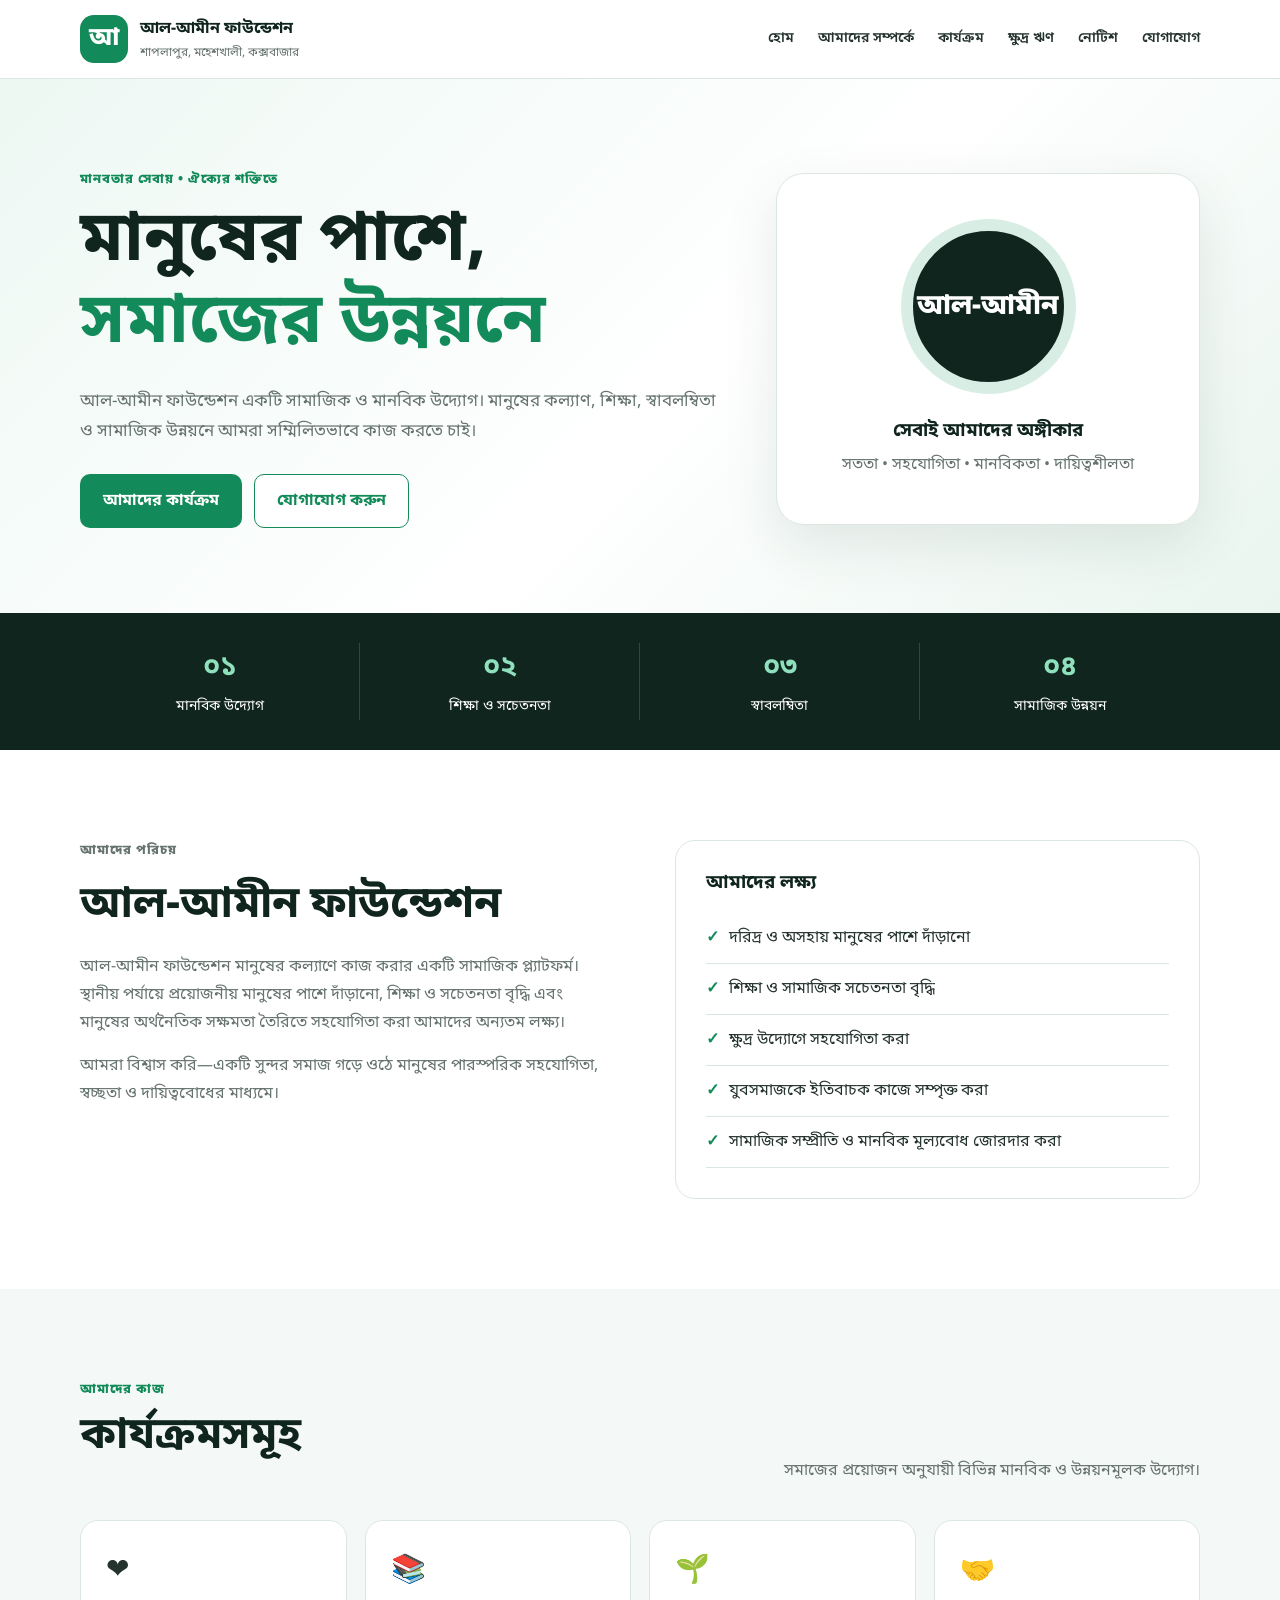
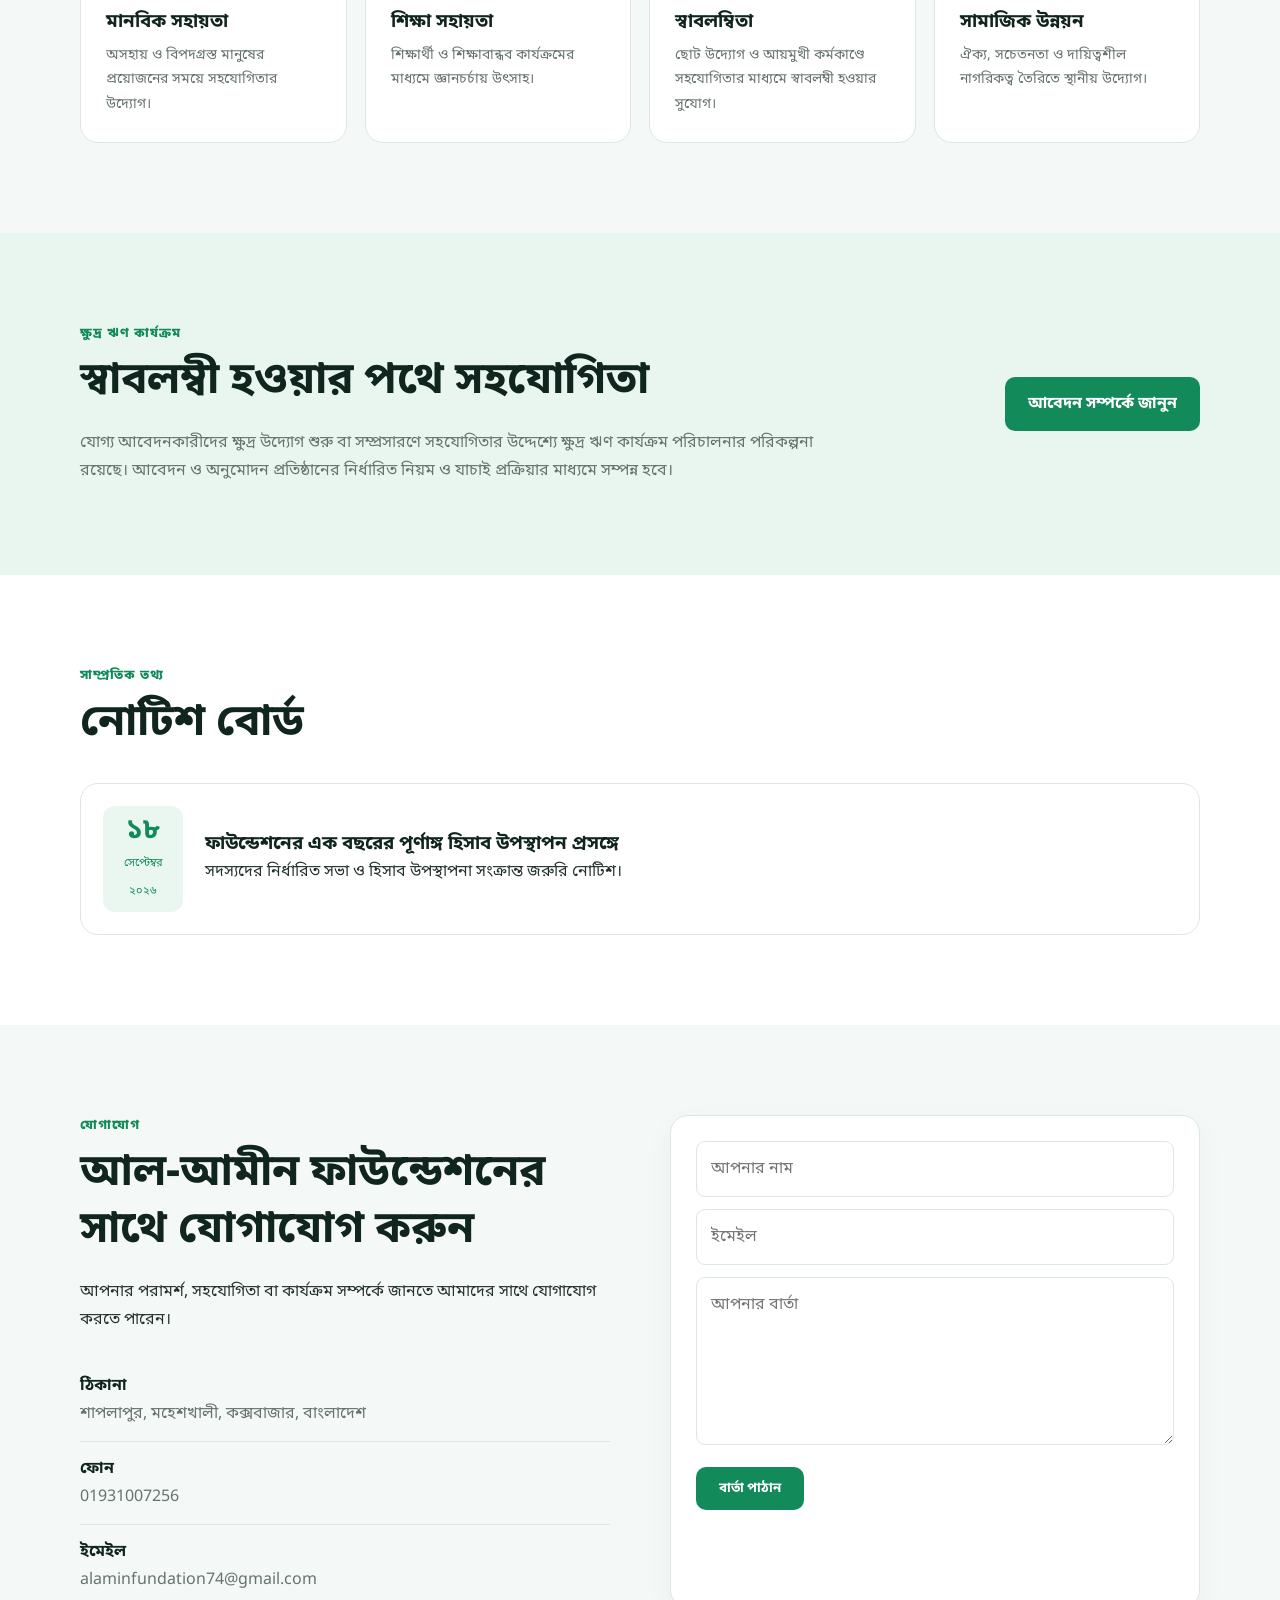
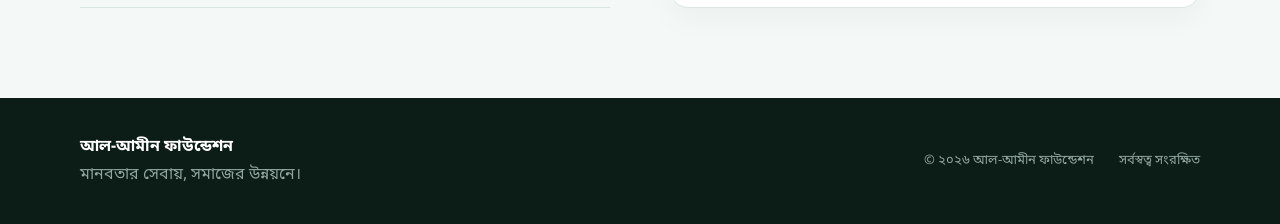
==== index.html @ 27897dd2 "Add files via upload" ====
<!DOCTYPE html>
<html lang="bn">
<head>
  <meta charset="UTF-8">
  <meta name="viewport" content="width=device-width, initial-scale=1.0">
  <meta name="description" content="আল-আমীন ফাউন্ডেশন — মানবসেবা, শিক্ষা, ক্ষুদ্র ঋণ ও সামাজিক উন্নয়নে একটি স্বেচ্ছাসেবী উদ্যোগ।">
  <title>আল-আমীন ফাউন্ডেশন | শাপলাপুর, মহেশখালী</title>
  <link rel="stylesheet" href="style.css">
</head>
<body>
  <header class="header">
    <div class="container nav">
      <a class="brand" href="#home">
        <div class="logo">আ</div>
        <div><strong>আল-আমীন ফাউন্ডেশন</strong><span>শাপলাপুর, মহেশখালী, কক্সবাজার</span></div>
      </a>
      <button class="menu-btn" aria-label="মেনু">☰</button>
      <nav class="menu">
        <a href="#home">হোম</a>
        <a href="#about">আমাদের সম্পর্কে</a>
        <a href="#activities">কার্যক্রম</a>
        <a href="#loan">ক্ষুদ্র ঋণ</a>
        <a href="#notice">নোটিশ</a>
        <a href="#contact">যোগাযোগ</a>
      </nav>
    </div>
  </header>

  <main>
    <section id="home" class="hero">
      <div class="container hero-grid">
        <div>
          <p class="eyebrow">মানবতার সেবায় • ঐক্যের শক্তিতে</p>
          <h1>মানুষের পাশে,<br><span>সমাজের উন্নয়নে</span></h1>
          <p class="hero-text">আল-আমীন ফাউন্ডেশন একটি সামাজিক ও মানবিক উদ্যোগ। মানুষের কল্যাণ, শিক্ষা, স্বাবলম্বিতা ও সামাজিক উন্নয়নে আমরা সম্মিলিতভাবে কাজ করতে চাই।</p>
          <div class="actions">
            <a class="btn primary" href="#activities">আমাদের কার্যক্রম</a>
            <a class="btn outline" href="#contact">যোগাযোগ করুন</a>
          </div>
        </div>
        <div class="hero-card">
          <div class="circle">আল-আমীন</div>
          <h3>সেবাই আমাদের অঙ্গীকার</h3>
          <p>সততা • সহযোগিতা • মানবিকতা • দায়িত্বশীলতা</p>
        </div>
      </div>
    </section>

    <section class="stats">
      <div class="container stats-grid">
        <div><b>০১</b><span>মানবিক উদ্যোগ</span></div>
        <div><b>০২</b><span>শিক্ষা ও সচেতনতা</span></div>
        <div><b>০৩</b><span>স্বাবলম্বিতা</span></div>
        <div><b>০৪</b><span>সামাজিক উন্নয়ন</span></div>
      </div>
    </section>

    <section id="about" class="section">
      <div class="container two-col">
        <div>
          <p class="eyebrow">আমাদের পরিচয়</p>
          <h2>আল-আমীন ফাউন্ডেশন</h2>
          <p>আল-আমীন ফাউন্ডেশন মানুষের কল্যাণে কাজ করার একটি সামাজিক প্ল্যাটফর্ম। স্থানীয় পর্যায়ে প্রয়োজনীয় মানুষের পাশে দাঁড়ানো, শিক্ষা ও সচেতনতা বৃদ্ধি এবং মানুষের অর্থনৈতিক সক্ষমতা তৈরিতে সহযোগিতা করা আমাদের অন্যতম লক্ষ্য।</p>
          <p>আমরা বিশ্বাস করি—একটি সুন্দর সমাজ গড়ে ওঠে মানুষের পারস্পরিক সহযোগিতা, স্বচ্ছতা ও দায়িত্ববোধের মাধ্যমে।</p>
        </div>
        <div class="mission-box">
          <h3>আমাদের লক্ষ্য</h3>
          <ul>
            <li>দরিদ্র ও অসহায় মানুষের পাশে দাঁড়ানো</li>
            <li>শিক্ষা ও সামাজিক সচেতনতা বৃদ্ধি</li>
            <li>ক্ষুদ্র উদ্যোগে সহযোগিতা করা</li>
            <li>যুবসমাজকে ইতিবাচক কাজে সম্পৃক্ত করা</li>
            <li>সামাজিক সম্প্রীতি ও মানবিক মূল্যবোধ জোরদার করা</li>
          </ul>
        </div>
      </div>
    </section>

    <section id="activities" class="section soft">
      <div class="container">
        <div class="section-head">
          <div><p class="eyebrow">আমাদের কাজ</p><h2>কার্যক্রমসমূহ</h2></div>
          <p>সমাজের প্রয়োজন অনুযায়ী বিভিন্ন মানবিক ও উন্নয়নমূলক উদ্যোগ।</p>
        </div>
        <div class="cards">
          <article class="card"><div class="icon">❤</div><h3>মানবিক সহায়তা</h3><p>অসহায় ও বিপদগ্রস্ত মানুষের প্রয়োজনের সময়ে সহযোগিতার উদ্যোগ।</p></article>
          <article class="card"><div class="icon">📚</div><h3>শিক্ষা সহায়তা</h3><p>শিক্ষার্থী ও শিক্ষাবান্ধব কার্যক্রমের মাধ্যমে জ্ঞানচর্চায় উৎসাহ।</p></article>
          <article class="card"><div class="icon">🌱</div><h3>স্বাবলম্বিতা</h3><p>ছোট উদ্যোগ ও আয়মুখী কর্মকাণ্ডে সহযোগিতার মাধ্যমে স্বাবলম্বী হওয়ার সুযোগ।</p></article>
          <article class="card"><div class="icon">🤝</div><h3>সামাজিক উন্নয়ন</h3><p>ঐক্য, সচেতনতা ও দায়িত্বশীল নাগরিকত্ব তৈরিতে স্থানীয় উদ্যোগ।</p></article>
        </div>
      </div>
    </section>

    <section id="loan" class="section loan">
      <div class="container loan-box">
        <div>
          <p class="eyebrow">ক্ষুদ্র ঋণ কার্যক্রম</p>
          <h2>স্বাবলম্বী হওয়ার পথে সহযোগিতা</h2>
          <p>যোগ্য আবেদনকারীদের ক্ষুদ্র উদ্যোগ শুরু বা সম্প্রসারণে সহযোগিতার উদ্দেশ্যে ক্ষুদ্র ঋণ কার্যক্রম পরিচালনার পরিকল্পনা রয়েছে। আবেদন ও অনুমোদন প্রতিষ্ঠানের নির্ধারিত নিয়ম ও যাচাই প্রক্রিয়ার মাধ্যমে সম্পন্ন হবে।</p>
        </div>
        <a class="btn primary" href="#contact">আবেদন সম্পর্কে জানুন</a>
      </div>
    </section>

    <section id="notice" class="section">
      <div class="container">
        <p class="eyebrow">সাম্প্রতিক তথ্য</p>
        <h2>নোটিশ বোর্ড</h2>
        <div class="notice">
          <div class="date"><b>১৮</b><span>সেপ্টেম্বর<br>২০২৬</span></div>
          <div><h3>ফাউন্ডেশনের এক বছরের পূর্ণাঙ্গ হিসাব উপস্থাপন প্রসঙ্গে</h3><p>সদস্যদের নির্ধারিত সভা ও হিসাব উপস্থাপনা সংক্রান্ত জরুরি নোটিশ।</p></div>
        </div>
      </div>
    </section>

    <section id="contact" class="section soft">
      <div class="container contact-grid">
        <div>
          <p class="eyebrow">যোগাযোগ</p>
          <h2>আল-আমীন ফাউন্ডেশনের সাথে যোগাযোগ করুন</h2>
          <p>আপনার পরামর্শ, সহযোগিতা বা কার্যক্রম সম্পর্কে জানতে আমাদের সাথে যোগাযোগ করতে পারেন।</p>
          <div class="contact-list">
            <div><b>ঠিকানা</b><span>শাপলাপুর, মহেশখালী, কক্সবাজার, বাংলাদেশ</span></div>
            <div><b>ফোন</b><span>01931007256</span></div>
            <div><b>ইমেইল</b><span>alaminfundation74@gmail.com</span></div>
          </div>
        </div>
        <form class="contact-form" onsubmit="sendMessage(event)">
          <input required type="text" placeholder="আপনার নাম">
          <input required type="email" placeholder="ইমেইল">
          <textarea required rows="5" placeholder="আপনার বার্তা"></textarea>
          <button class="btn primary" type="submit">বার্তা পাঠান</button>
        </form>
      </div>
    </section>
  </main>

  <footer>
    <div class="container footer-grid">
      <div><strong>আল-আমীন ফাউন্ডেশন</strong><p>মানবতার সেবায়, সমাজের উন্নয়নে।</p></div>
      <div><span>© ২০২৬ আল-আমীন ফাউন্ডেশন</span><span>সর্বস্বত্ব সংরক্ষিত</span></div>
    </div>
  </footer>
  <script src="script.js"></script>
</body>
</html>
---- style.css ----
@import url('https://fonts.googleapis.com/css2?family=Noto+Sans+Bengali:wght@400;500;600;700;800&display=swap');
:root{--green:#138a59;--dark:#10251e;--text:#25332e;--muted:#66736e;--light:#f4f8f6;--white:#fff;--border:#dce7e2}
*{box-sizing:border-box;margin:0;padding:0}
html{scroll-behavior:smooth}
body{font-family:'Noto Sans Bengali',sans-serif;color:var(--text);line-height:1.75;background:#fff}
.container{width:min(1120px,92%);margin:auto}
.header{position:sticky;top:0;z-index:20;background:rgba(255,255,255,.96);backdrop-filter:blur(10px);border-bottom:1px solid var(--border)}
.nav{min-height:78px;display:flex;align-items:center;justify-content:space-between;gap:25px}
.brand{display:flex;align-items:center;gap:12px;text-decoration:none;color:var(--dark)}
.brand span{display:block;font-size:12px;color:var(--muted);font-weight:400}
.logo{width:48px;height:48px;border-radius:14px;background:var(--green);color:#fff;display:grid;place-items:center;font-size:25px;font-weight:800}
.menu{display:flex;gap:24px}.menu a{color:var(--text);text-decoration:none;font-size:14px;font-weight:600}.menu a:hover{color:var(--green)}
.menu-btn{display:none;background:none;border:0;font-size:28px}
.hero{background:linear-gradient(135deg,#edf8f3,#fff 55%,#e9f5ef);padding:90px 0 85px}
.hero-grid{display:grid;grid-template-columns:1.2fr .8fr;align-items:center;gap:60px}
.eyebrow{text-transform:uppercase;letter-spacing:1px;color:var(--green);font-size:13px;font-weight:800;margin-bottom:8px}
h1{font-size:clamp(42px,6vw,70px);line-height:1.18;color:var(--dark);margin:10px 0 20px}
h1 span{color:var(--green)}h2{font-size:clamp(30px,4vw,44px);line-height:1.3;color:var(--dark);margin-bottom:18px}
h3{color:var(--dark);line-height:1.4}
.hero-text{max-width:650px;color:var(--muted);font-size:17px}
.actions{display:flex;gap:12px;margin-top:28px;flex-wrap:wrap}
.btn{display:inline-block;border-radius:10px;padding:12px 22px;text-decoration:none;font-weight:700;border:1px solid transparent;cursor:pointer;font-family:inherit}
.primary{background:var(--green);color:#fff}.primary:hover{filter:brightness(.92)}
.outline{border-color:var(--green);color:var(--green);background:#fff}
.hero-card{background:#fff;border:1px solid var(--border);border-radius:28px;padding:45px;text-align:center;box-shadow:0 20px 55px rgba(15,60,42,.10)}
.circle{width:175px;height:175px;border-radius:50%;margin:0 auto 25px;background:var(--dark);color:#fff;display:grid;place-items:center;font-size:28px;font-weight:800;border:12px solid #d8eee4}
.hero-card p{color:var(--muted);margin-top:6px}
.stats{background:var(--dark);color:#fff}.stats-grid{display:grid;grid-template-columns:repeat(4,1fr);padding:30px 0}.stats-grid div{text-align:center;border-right:1px solid rgba(255,255,255,.15)}.stats-grid div:last-child{border:0}.stats-grid b{display:block;color:#8fe0bd;font-size:28px}.stats-grid span{font-size:14px}
.section{padding:90px 0}.soft{background:var(--light)}
.two-col{display:grid;grid-template-columns:1fr 1fr;gap:70px;align-items:start}.two-col p{color:var(--muted);margin-bottom:15px}
.mission-box{background:#fff;border:1px solid var(--border);border-radius:20px;padding:30px}
.mission-box ul{list-style:none;margin-top:15px}.mission-box li{padding:11px 0;border-bottom:1px solid var(--border)}.mission-box li:before{content:'✓';color:var(--green);font-weight:800;margin-right:10px}
.section-head{display:flex;justify-content:space-between;gap:30px;align-items:end;margin-bottom:35px}.section-head>p{max-width:450px;color:var(--muted)}
.cards{display:grid;grid-template-columns:repeat(4,1fr);gap:18px}.card{background:#fff;border:1px solid var(--border);border-radius:18px;padding:25px;transition:.2s}.card:hover{transform:translateY(-4px);box-shadow:0 15px 35px rgba(0,0,0,.07)}.icon{font-size:28px;margin-bottom:15px}.card p{color:var(--muted);font-size:14px;margin-top:8px}
.loan{background:#e9f6f0}.loan-box{display:flex;align-items:center;justify-content:space-between;gap:40px}.loan-box>div{max-width:760px}.loan-box p:not(.eyebrow){color:var(--muted)}
.notice{margin-top:30px;border:1px solid var(--border);border-radius:18px;padding:22px;display:flex;gap:22px;align-items:center}.date{min-width:80px;text-align:center;background:#eaf7f1;border-radius:12px;padding:8px;color:var(--green)}.date b{display:block;font-size:28px;line-height:1.2}.date span{font-size:11px}
.contact-grid{display:grid;grid-template-columns:1fr 1fr;gap:60px}.contact-list{margin-top:25px}.contact-list div{padding:13px 0;border-bottom:1px solid var(--border)}.contact-list b{display:block;color:var(--dark)}.contact-list span{color:var(--muted)}
.contact-form{background:#fff;border:1px solid var(--border);border-radius:18px;padding:25px;box-shadow:0 10px 30px rgba(0,0,0,.04)}.contact-form input,.contact-form textarea{width:100%;padding:13px 14px;margin-bottom:12px;border:1px solid var(--border);border-radius:9px;font:inherit;outline:none}.contact-form input:focus,.contact-form textarea:focus{border-color:var(--green)}
footer{background:#0c1d17;color:#d7e3de;padding:35px 0}.footer-grid{display:flex;justify-content:space-between;gap:30px}.footer-grid strong{color:#fff}.footer-grid p{color:#91a59e}.footer-grid div:last-child{display:flex;gap:25px;align-items:center;font-size:13px;color:#91a59e}
@media(max-width:850px){.menu{display:none;position:absolute;top:78px;left:0;right:0;background:#fff;padding:18px 5%;border-bottom:1px solid var(--border);flex-direction:column;gap:12px}.menu.open{display:flex}.menu-btn{display:block}.hero{padding:60px 0}.hero-grid,.two-col,.contact-grid{grid-template-columns:1fr}.cards{grid-template-columns:1fr 1fr}.stats-grid{grid-template-columns:1fr 1fr;gap:20px}.stats-grid div:nth-child(2){border:0}.loan-box,.section-head,.footer-grid{flex-direction:column;align-items:flex-start}.footer-grid div:last-child{flex-direction:column;align-items:flex-start;gap:5px}}
@media(max-width:520px){.cards{grid-template-columns:1fr}.hero-card{padding:30px 20px}.stats-grid{grid-template-columns:1fr 1fr}.stats-grid div{border:0}.brand strong{font-size:14px}.brand span{font-size:10px}}
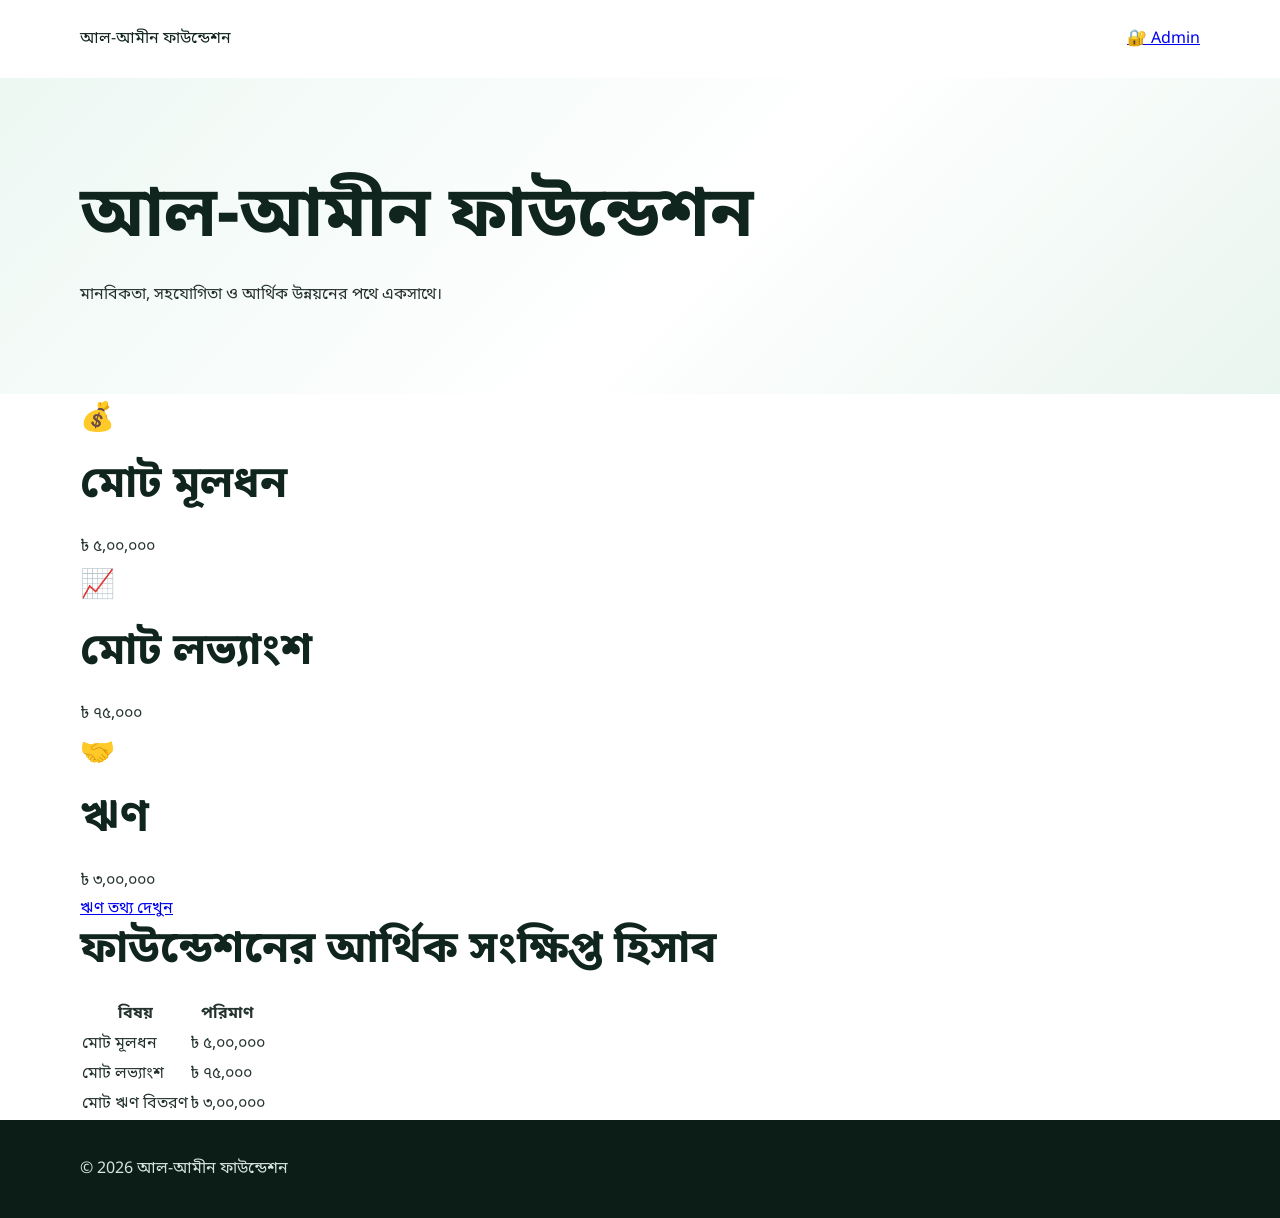
==== commit cd6da36e: "Add files via upload" ====
--- a/index.html
+++ b/index.html
@@ -3,144 +3,60 @@
 <head>
   <meta charset="UTF-8">
   <meta name="viewport" content="width=device-width, initial-scale=1.0">
-  <meta name="description" content="আল-আমীন ফাউন্ডেশন — মানবসেবা, শিক্ষা, ক্ষুদ্র ঋণ ও সামাজিক উন্নয়নে একটি স্বেচ্ছাসেবী উদ্যোগ।">
-  <title>আল-আমীন ফাউন্ডেশন | শাপলাপুর, মহেশখালী</title>
+  <title>আল-আমীন ফাউন্ডেশন</title>
   <link rel="stylesheet" href="style.css">
 </head>
 <body>
-  <header class="header">
-    <div class="container nav">
-      <a class="brand" href="#home">
-        <div class="logo">আ</div>
-        <div><strong>আল-আমীন ফাউন্ডেশন</strong><span>শাপলাপুর, মহেশখালী, কক্সবাজার</span></div>
-      </a>
-      <button class="menu-btn" aria-label="মেনু">☰</button>
-      <nav class="menu">
-        <a href="#home">হোম</a>
-        <a href="#about">আমাদের সম্পর্কে</a>
-        <a href="#activities">কার্যক্রম</a>
-        <a href="#loan">ক্ষুদ্র ঋণ</a>
-        <a href="#notice">নোটিশ</a>
-        <a href="#contact">যোগাযোগ</a>
-      </nav>
+<header>
+  <div class="container nav">
+    <div class="brand">আল-আমীন ফাউন্ডেশন</div>
+    <a class="admin-link" href="admin.html">🔐 Admin</a>
+  </div>
+</header>
+
+<main>
+  <section class="hero">
+    <div class="container">
+      <h1>আল-আমীন ফাউন্ডেশন</h1>
+      <p>মানবিকতা, সহযোগিতা ও আর্থিক উন্নয়নের পথে একসাথে।</p>
     </div>
-  </header>
+  </section>
 
-  <main>
-    <section id="home" class="hero">
-      <div class="container hero-grid">
-        <div>
-          <p class="eyebrow">মানবতার সেবায় • ঐক্যের শক্তিতে</p>
-          <h1>মানুষের পাশে,<br><span>সমাজের উন্নয়নে</span></h1>
-          <p class="hero-text">আল-আমীন ফাউন্ডেশন একটি সামাজিক ও মানবিক উদ্যোগ। মানুষের কল্যাণ, শিক্ষা, স্বাবলম্বিতা ও সামাজিক উন্নয়নে আমরা সম্মিলিতভাবে কাজ করতে চাই।</p>
-          <div class="actions">
-            <a class="btn primary" href="#activities">আমাদের কার্যক্রম</a>
-            <a class="btn outline" href="#contact">যোগাযোগ করুন</a>
-          </div>
-        </div>
-        <div class="hero-card">
-          <div class="circle">আল-আমীন</div>
-          <h3>সেবাই আমাদের অঙ্গীকার</h3>
-          <p>সততা • সহযোগিতা • মানবিকতা • দায়িত্বশীলতা</p>
-        </div>
-      </div>
-    </section>
+  <section class="container dashboard">
+    <div class="stat-card">
+      <div class="icon">💰</div>
+      <h2>মোট মূলধন</h2>
+      <div class="amount" id="capital">৳ ৫,০০,০০০</div>
+    </div>
+    <div class="stat-card">
+      <div class="icon">📈</div>
+      <h2>মোট লভ্যাংশ</h2>
+      <div class="amount" id="profit">৳ ৭৫,০০০</div>
+    </div>
+    <div class="stat-card">
+      <div class="icon">🤝</div>
+      <h2>ঋণ</h2>
+      <div class="amount" id="loan">৳ ৩,০০,০০০</div>
+      <a class="button" href="loan.html">ঋণ তথ্য দেখুন</a>
+    </div>
+  </section>
 
-    <section class="stats">
-      <div class="container stats-grid">
-        <div><b>০১</b><span>মানবিক উদ্যোগ</span></div>
-        <div><b>০২</b><span>শিক্ষা ও সচেতনতা</span></div>
-        <div><b>০৩</b><span>স্বাবলম্বিতা</span></div>
-        <div><b>০৪</b><span>সামাজিক উন্নয়ন</span></div>
-      </div>
-    </section>
+  <section class="container info">
+    <h2>ফাউন্ডেশনের আর্থিক সংক্ষিপ্ত হিসাব</h2>
+    <div class="table-wrap">
+      <table>
+        <tr><th>বিষয়</th><th>পরিমাণ</th></tr>
+        <tr><td>মোট মূলধন</td><td id="capital2">৳ ৫,০০,০০০</td></tr>
+        <tr><td>মোট লভ্যাংশ</td><td id="profit2">৳ ৭৫,০০০</td></tr>
+        <tr><td>মোট ঋণ বিতরণ</td><td id="loan2">৳ ৩,০০,০০০</td></tr>
+      </table>
+    </div>
+  </section>
+</main>
 
-    <section id="about" class="section">
-      <div class="container two-col">
-        <div>
-          <p class="eyebrow">আমাদের পরিচয়</p>
-          <h2>আল-আমীন ফাউন্ডেশন</h2>
-          <p>আল-আমীন ফাউন্ডেশন মানুষের কল্যাণে কাজ করার একটি সামাজিক প্ল্যাটফর্ম। স্থানীয় পর্যায়ে প্রয়োজনীয় মানুষের পাশে দাঁড়ানো, শিক্ষা ও সচেতনতা বৃদ্ধি এবং মানুষের অর্থনৈতিক সক্ষমতা তৈরিতে সহযোগিতা করা আমাদের অন্যতম লক্ষ্য।</p>
-          <p>আমরা বিশ্বাস করি—একটি সুন্দর সমাজ গড়ে ওঠে মানুষের পারস্পরিক সহযোগিতা, স্বচ্ছতা ও দায়িত্ববোধের মাধ্যমে।</p>
-        </div>
-        <div class="mission-box">
-          <h3>আমাদের লক্ষ্য</h3>
-          <ul>
-            <li>দরিদ্র ও অসহায় মানুষের পাশে দাঁড়ানো</li>
-            <li>শিক্ষা ও সামাজিক সচেতনতা বৃদ্ধি</li>
-            <li>ক্ষুদ্র উদ্যোগে সহযোগিতা করা</li>
-            <li>যুবসমাজকে ইতিবাচক কাজে সম্পৃক্ত করা</li>
-            <li>সামাজিক সম্প্রীতি ও মানবিক মূল্যবোধ জোরদার করা</li>
-          </ul>
-        </div>
-      </div>
-    </section>
-
-    <section id="activities" class="section soft">
-      <div class="container">
-        <div class="section-head">
-          <div><p class="eyebrow">আমাদের কাজ</p><h2>কার্যক্রমসমূহ</h2></div>
-          <p>সমাজের প্রয়োজন অনুযায়ী বিভিন্ন মানবিক ও উন্নয়নমূলক উদ্যোগ।</p>
-        </div>
-        <div class="cards">
-          <article class="card"><div class="icon">❤</div><h3>মানবিক সহায়তা</h3><p>অসহায় ও বিপদগ্রস্ত মানুষের প্রয়োজনের সময়ে সহযোগিতার উদ্যোগ।</p></article>
-          <article class="card"><div class="icon">📚</div><h3>শিক্ষা সহায়তা</h3><p>শিক্ষার্থী ও শিক্ষাবান্ধব কার্যক্রমের মাধ্যমে জ্ঞানচর্চায় উৎসাহ।</p></article>
-          <article class="card"><div class="icon">🌱</div><h3>স্বাবলম্বিতা</h3><p>ছোট উদ্যোগ ও আয়মুখী কর্মকাণ্ডে সহযোগিতার মাধ্যমে স্বাবলম্বী হওয়ার সুযোগ।</p></article>
-          <article class="card"><div class="icon">🤝</div><h3>সামাজিক উন্নয়ন</h3><p>ঐক্য, সচেতনতা ও দায়িত্বশীল নাগরিকত্ব তৈরিতে স্থানীয় উদ্যোগ।</p></article>
-        </div>
-      </div>
-    </section>
-
-    <section id="loan" class="section loan">
-      <div class="container loan-box">
-        <div>
-          <p class="eyebrow">ক্ষুদ্র ঋণ কার্যক্রম</p>
-          <h2>স্বাবলম্বী হওয়ার পথে সহযোগিতা</h2>
-          <p>যোগ্য আবেদনকারীদের ক্ষুদ্র উদ্যোগ শুরু বা সম্প্রসারণে সহযোগিতার উদ্দেশ্যে ক্ষুদ্র ঋণ কার্যক্রম পরিচালনার পরিকল্পনা রয়েছে। আবেদন ও অনুমোদন প্রতিষ্ঠানের নির্ধারিত নিয়ম ও যাচাই প্রক্রিয়ার মাধ্যমে সম্পন্ন হবে।</p>
-        </div>
-        <a class="btn primary" href="#contact">আবেদন সম্পর্কে জানুন</a>
-      </div>
-    </section>
-
-    <section id="notice" class="section">
-      <div class="container">
-        <p class="eyebrow">সাম্প্রতিক তথ্য</p>
-        <h2>নোটিশ বোর্ড</h2>
-        <div class="notice">
-          <div class="date"><b>১৮</b><span>সেপ্টেম্বর<br>২০২৬</span></div>
-          <div><h3>ফাউন্ডেশনের এক বছরের পূর্ণাঙ্গ হিসাব উপস্থাপন প্রসঙ্গে</h3><p>সদস্যদের নির্ধারিত সভা ও হিসাব উপস্থাপনা সংক্রান্ত জরুরি নোটিশ।</p></div>
-        </div>
-      </div>
-    </section>
-
-    <section id="contact" class="section soft">
-      <div class="container contact-grid">
-        <div>
-          <p class="eyebrow">যোগাযোগ</p>
-          <h2>আল-আমীন ফাউন্ডেশনের সাথে যোগাযোগ করুন</h2>
-          <p>আপনার পরামর্শ, সহযোগিতা বা কার্যক্রম সম্পর্কে জানতে আমাদের সাথে যোগাযোগ করতে পারেন।</p>
-          <div class="contact-list">
-            <div><b>ঠিকানা</b><span>শাপলাপুর, মহেশখালী, কক্সবাজার, বাংলাদেশ</span></div>
-            <div><b>ফোন</b><span>01931007256</span></div>
-            <div><b>ইমেইল</b><span>alaminfundation74@gmail.com</span></div>
-          </div>
-        </div>
-        <form class="contact-form" onsubmit="sendMessage(event)">
-          <input required type="text" placeholder="আপনার নাম">
-          <input required type="email" placeholder="ইমেইল">
-          <textarea required rows="5" placeholder="আপনার বার্তা"></textarea>
-          <button class="btn primary" type="submit">বার্তা পাঠান</button>
-        </form>
-      </div>
-    </section>
-  </main>
-
-  <footer>
-    <div class="container footer-grid">
-      <div><strong>আল-আমীন ফাউন্ডেশন</strong><p>মানবতার সেবায়, সমাজের উন্নয়নে।</p></div>
-      <div><span>© ২০২৬ আল-আমীন ফাউন্ডেশন</span><span>সর্বস্বত্ব সংরক্ষিত</span></div>
-    </div>
-  </footer>
-  <script src="script.js"></script>
+<footer>
+  <div class="container">© 2026 আল-আমীন ফাউন্ডেশন</div>
+</footer>
+<script src="script.js"></script>
 </body>
 </html>
